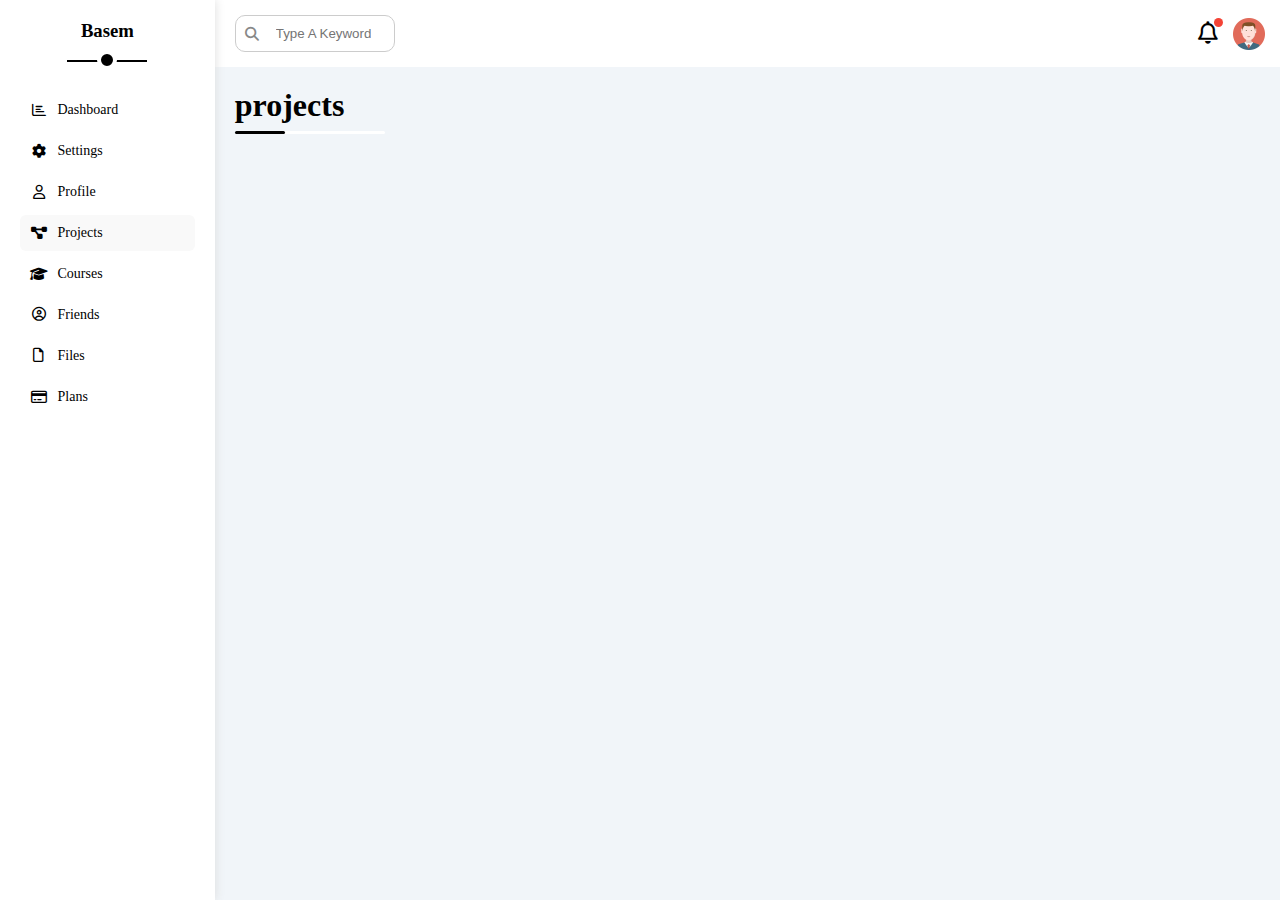
==== projects.html @ 9d36ce36 "Add files via upload" ====
<!DOCTYPE html>
<html lang="en">

<head>
    <meta charset="UTF-8">
    <meta name="viewport" content="width=device-width, initial-scale=1.0">
    <title>projects</title>
    <link rel="website icon" href="images/chart-column-solid.svg">
    <link rel="stylesheet" href="css/framworks.css">
    <link rel="stylesheet" href="css/stylee.css">
    <link rel="stylesheet" href="css/all.css">
    <link rel="preconnect" href="https://fonts.googleapis.com">
    <link rel="preconnect" href="https://fonts.gstatic.com" crossorigin>
    <link href="https://fonts.googleapis.com/css2?family=Poppins:wght@200;300;400;500;600;700;800&display=swap"
        rel="stylesheet">
</head>

<body>
    <div class="page d-flex">
        <div class="sidebar bg-wh p-20 p-rel">
            <h3 class="t-center p-rel mt-0">Basem</h3>
            <ul>
                <li>
                    <a class="d-flex a-center fs-14 c-black rad-6 p-10" href="index.html">
                        <i class="fa-regular fa-chart-bar fa-fw"></i>
                        <span class="h-mobile">Dashboard</span>
                    </a>
                </li>
                <li>
                    <a class=" d-flex a-center fs-14 c-black rad-6 p-10" href="settings.html">
                        <i class="fa-solid fa-gear fa-fw"></i>
                        <span class="h-mobile">Settings</span>
                    </a>
                </li>
                <li>
                    <a class="d-flex a-center fs-14 c-black rad-6 p-10" href="profile.html">
                        <i class="fa-regular fa-user fa-fw"></i>
                        <span class="h-mobile">Profile</span>
                    </a>
                </li>
                <li>
                    <a class=" active d-flex a-center fs-14 c-black rad-6 p-10" href="projects.html">
                        <i class="fa-solid fa-diagram-project fa-fw"></i>
                        <span class="h-mobile">Projects</span>
                    </a>
                </li>
                <li>
                    <a class="d-flex a-center fs-14 c-black rad-6 p-10" href="courses.html">
                        <i class="fa-solid fa-graduation-cap fa-fw"></i>
                        <span class="h-mobile">Courses</span>
                    </a>
                </li>
                <li>
                    <a class="d-flex a-cente fs-14 c-black rad-6 p-10" href="friends.html">
                        <i class="fa-regular fa-circle-user fa-fw"></i>
                        <span class="h-mobile">Friends</span>
                    </a>
                </li>
                <li>
                    <a class="d-flex a-cente fs-14 c-black rad-6 p-10" href="files.html">
                        <i class="fa-regular fa-file fa-fw"></i>
                        <span class="h-mobile">Files</span>
                    </a>
                </li>
                <li>
                    <a class="d-flex a-center fs-14 c-black rad-6 p-10" href="plans.html">
                        <i class="fa-regular fa-credit-card fa-fw"></i>
                        <span class="h-mobile">Plans</span>
                    </a>
                </li>
            </ul>
        </div>
        <div class="content w-full">
            <!-- Start Head -->
            <div class="head bg-wh p-15 d-fcb">
                <div class="search p-rel">
                    <input class="p-10 " type="search" placeholder="Type A Keyword">
                </div>
                <div class="icons d-flex a-center ">
                    <span class="notif p-rel">
                        <i class="fa-regular fa-bell fa-lg"></i>
                    </span>
                    <img src=" images/avatar.png" alt="">
                </div>
            </div>
            <!-- End Head -->
            <h1 class="p-rel">projects</h1>
            <div class="wrapper d-grid gap-20">

            </div>
        </div>
    </div>
</body>

</html>
---- css/framworks.css ----
:root {
    --blue-color: #0015ff;
    --blue-alt-color: #0d69d5;
    --orange-color: #f59e0b;
    --green-color: #22c55e;
    --red-color: #f44336;
    --grey-color: #888;
}

/*Start box*/
.d-flex {
    display: flex;
}

.d-fcb {
    display: flex;
    align-items: center;
    justify-content: space-between;
}

.d-fcc {
    display: flex;
    align-items: center;
    justify-content: center;
}

.f-wrap {
    flex-wrap: wrap;
}

.a-center {
    align-items: center;
}

.sp-bt {
    justify-content: space-between;
}

.d-grid {
    display: grid;
}

.gap-20 {
    gap: 20px;
}

.p-rel {
    position: relative;
}

.w-full {
    width: 100%;
}

.w-fit {
    width: fit-content;
}

.h-full {
    height: 100%;
}

.d-block {
    display: block;
}


/*End box*/


/*Start padding And Margin */
.p-10 {
    padding: 10px;
}

.pt-10 {
    padding-top: 10px;
}

.p-15 {
    padding: 15px;
}

.p-20 {
    padding: 20px;
}

.pt-20 {
    padding-top: 20px;
}

.pt-15 {
    padding-top: 15px;
}

.pb-15 {
    padding-bottom: 15px;
}

.pb-10 {
    padding-bottom: 10px;
}

.pb-20 {
    padding-bottom: 20px;
}

.pl-15 {
    padding-left: 15px;
}

.m-20 {
    margin: 20px;
}

.m-0 {
    margin: 0;
}

.mt-0 {
    margin-top: 0;
}

.mt-5 {
    margin-top: 5px;
}

.mt-10 {
    margin-top: 10px;
}

.mt-15 {
    margin-top: 15px;
}

.mt-20 {
    margin-top: 20px;
}

.mt-25 {
    margin-top: 25px;
}

.mr-10 {
    margin-right: 10px;
}

.mr-15 {
    margin-right: 15px;
}

.mb-0 {
    margin-bottom: 0;
}

.mb-5 {
    margin-bottom: 5px;
}

.mb-10 {
    margin-bottom: 10px;
}

.mb-15 {
    margin-bottom: 15px;
}

.mb-20 {
    margin-bottom: 20px;
}

.btn-st {
    padding: 5px 10px;
    border-radius: 6px;
}


/*End padding And Margin */

/*Start Color And Background */
.c-black {
    color: black;
}

.c-white {
    color: white;
}

.c-grey {
    color: var(--grey-color);
}

.c-blue {
    color: var(--blue-color);
}

.c-orang {
    color: var(--orange-color);
}

.c-green {
    color: var(--green-color);
}

.c-red {
    color: var(--red-color);
}

.bg-eee {
    background-color: #eee;
}

.bg-wh {
    background-color: white;
}

.bg-blue {
    background-color: var(--blue-color);
}

.bg-orang {
    background-color: var(--orange-color);
}

.bg-green {
    background-color: var(--green-color);
}

.bg-red {
    background-color: var(--red-color);
}

/*End  Color And Background */

/*start Font*/
.t-center {
    text-align: center;
}

.fs-13 {
    font-size: 13px;
}

.fs-14 {
    font-size: 14px;
}

.fs-15 {
    font-size: 15px;
}

.fs-25 {
    font-size: 25px;
}

.fw-bold {
    font-weight: bold;
}

/*ُEnd Font*/


/*Start border*/


.b-none {
    border: none;
}

.br-6 {
    border-radius: 6px;
}

.br-10 {
    border-radius: 10px;
}

.br-50 {
    border-radius: 50%;
}

.b-ccc {
    border: 1px solid #ccc;
}

/*End border*/

@media(max-width: 767px) {
    .d-block-mobile {
        display: block;
    }

    .t-center-mobile {
        text-align: center;
    }
}
---- css/stylee.css ----
:root {
    --blue-color: #0075ff;
    --blue-alt-color: #0d69d5;
    --orange-color: #f59e0b;
    --green-color: #22c55e;
    --red-color: #f44336;
    --grey-color: #888;
}

* {
    box-sizing: border-box;
    text-decoration: none;
}

body {
    font-family: "open sans", "sans serif";
    margin: 0;
}

::-webkit-scrollbar {
    width: 10px;
}

::-webkit-scrollbar-track {
    background-color: white;
}

::-webkit-scrollbar-thumb {
    background-color: var(--blue-alt-color);
}

::-webkit-scrollbar-thumb:hover {
    background-color: var(--blue-color)
}

*:focus {
    outline: none;
}

ul {
    list-style: none;
    padding: 0;
}

.page {
    min-height: 100vh;
    background-color: #f1f5f9;
}

/*Start Sidebar*/
.sidebar {
    width: 250px;
    box-shadow: 0 0 10px #ddd;
}

.sidebar h3 {
    margin-bottom: 50px;
}

.sidebar h3::after,
.sidebar h3::before {
    content: "";
    background-color: black;
    position: absolute;
    left: 50%;
    transform: translateX(-50%);
}

.sidebar h3::after {
    width: 12px;
    height: 12px;
    border: 4px solid white;
    border-radius: 50%;
    bottom: -28px;
}


.sidebar h3::before {
    width: 80px;
    height: 2.5px;
    bottom: -20px;
}

.sidebar ul li a {
    margin-bottom: 5px;
    transition: .3s;
}

.sidebar ul li a:hover,
.sidebar ul li a.active {
    background-color: #f9f9f9;
    border-radius: 6px;
}

.sidebar ul li a span {
    margin-left: 10px;
}

/* End Sidebar*/
/* Start  content */
.content {
    overflow: hidden;
}

.content .search::before {
    font-family: 'Font Awesome 6 Free';
    content: '\f002';
    font-weight: 900;
    position: absolute;
    left: 15px;
    top: 50%;
    transform: translateY(-50%);
    font-size: 14px;
    color: var(--grey-color);
}

.content .search input {
    border: 1px solid #ccc;
    border-radius: 10px;
    margin-left: 5px;
    padding-left: 40px;
    width: 160px;
    transition: width 0.3s;
}

.content .search input:focus {
    width: 210px;
}

.content .search input:focus::placeholder {
    opacity: 0;
}

.icons {
    font-size: 18px;
}

.head .notif::before {
    content: "";
    position: absolute;
    width: 9px;
    height: 9px;
    right: -5px;
    background: var(--red-color);
    border-radius: 50%;
    top: -5px;
}

.head .icons img {
    width: 32px;
    height: 32px;
    margin-left: 15px;
}

.page h1 {
    margin: 20px 20px 40px;
}

.page h1::after,
.page h1::before {
    content: '';
    position: absolute;
    height: 3px;
    left: 0;
    border-radius: 100px;
    bottom: -10px;
}

.page h1::before {
    width: 150px;
    background-color: white;
}

.page h1::after {
    width: 50px;
    background-color: black;
}

.wrapper {
    grid-template-columns: repeat(auto-fill, minmax(450px, 1fr));
    margin-left: 20px;
    margin-right: 20px;
    margin-bottom: 20px;
}

/* End content */

/* Start Welcome */
.welcome {
    overflow: hidden;
}

.welcome img {
    width: 200px;
    margin-bottom: -20px;
}

.welcome .avatar {
    width: 64px;
    height: 64px;
    border-radius: 50%;
    border: 1px solid #eee;
    padding: 3px;
    box-shadow: 0 0 10px #ddd;
    margin-left: 25px;
    margin-top: -32px;
}

.welcome .body {
    border-bottom: 1px solid #eee;
}

.welcome .body div {
    flex: 1;
}

.welcome .visit {
    transition: .3s;
    margin: 0 15px 15px auto;
}

.welcome .visit:hover {
    background-color: var(--blue-alt-color);
}

/* End Welcome */

/* Start Quick */

.quick textarea {
    min-height: 180px;
    resize: both;
}

.quick .save {
    margin-left: auto;
    transition: .3s;
    cursor: pointer;
}

.quick .save:hover {
    background-color: var(--blue-alt-color);
}

/* End Quick */
/* Start Target  */
.targets .target-row .icon {
    width: 80px;
    height: 80px;
    margin-right: 15px;
}

.targets .details {
    flex: 1;
}

.targets .details .progress {
    height: 5px;
}

.targets .details .progress>span {
    position: absolute;
    top: 0;
    left: 0;
    height: 100%;
}

.targets .details .progress>span span {
    position: absolute;
    bottom: 16px;
    right: -16px;
    color: white;
    padding: 2px 5px;
    border-radius: 6px;
    font-size: 13px;
}

.targets .details .progress>span span::after {
    content: "";
    position: absolute;
    border-color: transparent;
    border-style: solid;
    border-width: 7px;
    left: 50%;
    transform: translateX(-50%);
    bottom: -10px;
}

.targets .details .progress>.blue span::after {
    border-top-color: var(--blue-color);
}

.targets .details .progress>.orang span::after {
    border-top-color: var(--orange-color);
}

.targets .details .progress>.green span::after {
    border-top-color: var(--green-color);
}

.blue .icon,
.blue .progress {
    background-color: rgb(0 21 255 / 20%);
}

.orang .icon,
.orang .progress {
    background-color: rgb(245 158 11 / 20%);
}

.green .icon,
.green .progress {
    background-color: rgb(34 197 94 / 20%);
}

/* End Target  */
/* ٍStart ticket  */
.ticket .box {
    border: 1px solid #ddd;
    width: calc(50% - 10px);
}

/* End ticket  */
/* Start Latest News  */
.latest .news-row:not(:last-of-type) {
    margin-bottom: 20px;
    padding-bottom: 20px;
    border-bottom: 1px solid #ddd;
}

.latest img {
    width: 100px;
    margin-right: 10px;
    border-radius: 6px;
}

.latest .info {
    flex-grow: 1;
}

.latest .info h3 {
    margin: 0 0 5px;
    font-size: 16px;
}

/* End Latest News */
/* Start Latest Tasks */
.tasks .task-row:not(:last-of-type) {
    margin-bottom: 15px;
    padding-bottom: 15px;
    border-bottom: 1px solid #ddd;
}

.tasks .info {
    flex-grow: 1;
}

.tasks .done {
    opacity: .3;
}

.tasks .done h3,
.tasks .done p {
    text-decoration: line-through;
}

.tasks .delete {
    transition: .3s;
    cursor: pointer;
}

.tasks .delete:hover {
    color: var(--red-color);
}

/* End Latest Tasks */
/* Start  Top Search Items*/
.search-item .item:not(:last-of-type) {
    border-bottom: 1px solid #eee;
}

/* End Top Search Items */
/* Start Latest Uploads */
.latest-uploads ul li:not(:last-of-type) {
    border-bottom: 1px solid #eee;
}

.latest-uploads ul li img {
    width: 40px;
    height: 40px;
}

/* End Latest Uploads */
/* Start  Last Project */
.last-project ul::before {
    content: '';
    position: absolute;
    left: 10px;
    width: 2px;
    height: 100%;
    background-color: var(--blue-alt-color);
}

.last-project ul li::before {
    content: '';
    width: 20px;
    height: 20px;
    border-radius: 50%;
    display: block;
    background-color: white;
    border: 2px solid white;
    outline: 2px solid var(--blue-alt-color);
    margin-right: 15px;
    z-index: 1;
}

.last-project ul li.done::before {
    background-color: var(--blue-alt-color);
}

.last-project ul li.current::before {
    animation: change-color .7s alternate infinite;
}

@keyframes change-color {
    from {
        background-color: var(--blue-alt-color);
    }

    to {
        background-color: white;
    }
}

.last-project .project-icon {
    position: absolute;
    width: 170px;
    right: 0;
    bottom: 0;
    opacity: .5;
}

/* End Last Project */
/* Start Reminders */
.reminders .key {
    width: 15px;
    height: 15px;
}

.reminders ul li .blue {
    border-left: 2px solid var(--blue-color);
}

.reminders ul li .green {
    border-left: 2px solid var(--green-color);
}

.reminders ul li .orange {
    border-left: 2px solid var(--orange-color);
}

.reminders ul li .red {
    border-left: 2px solid var(--red-color);
}

/* End Reminders */
/* Start Latest Posts */
.latest-post .avatar {
    width: 48px;
    height: 48px;
}

.latest-post .post {
    text-transform: capitalize;
    line-height: 2;
    border-top: 1px solid #eee;
    border-bottom: 1px solid #eee;
}

/* End Latest Post */
/* Start Social Media Stats */

.social-media .box {
    padding-left: 70px;
}

.social-media .box i {
    position: absolute;
    top: 0;
    left: 0;
    width: 52px;
    transition: .3s;
}

.social-media .github {
    background-color: rgb(51 51 51 / 21%);
    color: #333;
}

.social-media .github i,
.social-media .github a {
    background-color: #333;
}

.social-media .linkedin {
    background-color: rgb(10 102 194 / 30%);
    color: #0a66c2;
}

.social-media .linkedin i,
.social-media .linkedin a {
    background-color: #0a66c2;
}

.social-media .facebook {
    background-color: rgb(24 119 242 / 20%);
    color: #1877f2;
}

.social-media .facebook i,
.social-media .facebook a {
    background-color: #1877f2;
}

.social-media .instagram {
    background-color: rgb(225 48 108 / 20%);
    color: #e1306c;
}

.social-media .instagram i,
.social-media .instagram a {
    background-color: #e1306c;
}

/* End  Social Media Stats */

/* Start Projects Table */
.project .content-table {
    overflow-x: auto;
}

.project table {
    min-width: 1000px;
}

.project thead td {
    background-color: #eee;
    font-weight: bold;
}

.project table td {
    padding: 15px;
}

.project tbody td {
    border-left: 1px solid #eee;
    border-bottom: 1px solid #eee;
    transition: .3s;
}

.project .lapel {
    font-size: 13px;
}

.project tbody tr td:last-child {
    border-right: 1px solid #eee;
}

.project tbody tr:hover td {
    background-color: #faf7f7;
}

.project tbody img {
    width: 32px;
    height: 32px;
    border-radius: 50%;
    padding: 2px;
    background-color: white;
}

.project tbody img:not(:first-child) {
    margin-left: -20px;
}

/* End Projects Table */


/* Start settings */
.settings-page {
    grid-template-columns: repeat(auto-fill, minmax(500px, 1fr));
}

.settings-page .close-msg {
    resize: none;
    border: 1px solid #ccc;
    min-height: 150px;
}

.toggle-box {
    -webkit-appearance: none;
    appearance: none;
    display: none;
}

.toggle-switch {
    background-color: #ccc;
    width: 78px;
    height: 32px;
    border-radius: 16px;
    position: relative;
    transition: .3s;
    cursor: pointer;
}

.toggle-switch::before {
    content: "\f00d";
    font-family: 'Font Awesome 6 Free';
    font-weight: 900;
    position: absolute;
    width: 24px;
    height: 24px;
    border-radius: 50%;
    background-color: white;
    top: 4px;
    left: 4px;
    display: flex;
    align-items: center;
    justify-content: center;
    transition: .3s;
}

.toggle-box:checked+.toggle-switch {
    background-color: var(--blue-color);
}

.toggle-box:checked+.toggle-switch::before {
    content: "\f00c";
    left: 50px;
    color: var(--blue-alt-color);
}

/* End settings */

/* Start  security Info */
.settings-page .security:not(:last-child) {
    border-bottom: 1px solid #ccc;
    padding-bottom: 15px;
}

.settings-page .security .button {
    transition: 0.3s;
}

.settings-page .security .button:hover {
    background-color: var(--blue-color);
}

/* End  security Info */

/*  Start Social Info */
.settings-page .social i {
    display: flex;
    align-items: center;
    justify-content: center;
    width: 40px;
    height: 40px;
    background-color: #f6f6f6;
    border: 1px solid #ddd;
    border-right: none;
    border-radius: 6px 0 0 6px;
    transition: .3s;
}

.settings-page .social input {
    height: 40px;
    background-color: #f6f6f6;
    border: 1px solid #ddd;
    border-radius: 0 6px 6px 0;
    padding-left: 10px;
}

.settings-page .social>div:focus-within i {
    color: black;
}
.settings-page .social>div:focus-within  {
    border: 1px solid #1c1c1c9e;
    border-radius: 6px;
}

/*  End Social Info */


















/* Start Mobile */
@media(max-width:767px) {
    .h-mobile {
        display: none;
    }

    .sidebar {
        width: 55px;
        padding: 10px;
    }

    .sidebar h3 {
        font-size: 13px;
        margin: 10px 0;
    }

    .sidebar h3::after,
    .sidebar h3::before {
        display: none;
    }

    .wrapper {
        grid-template-columns: minmax(200px, 1fr);
        margin-left: 10px;
        margin-right: 10px;
        gap: 10px;
    }

    .welcome .intro {
        padding-bottom: 30px;
    }

    .welcome .avatar {
        border: none;
        box-shadow: none;
    }

    .welcome .body div:not(:last-child) {
        margin-bottom: 20px;
    }

    .ticket .box {
        width: calc(100%);
    }


    .latest .label {
        margin: 10px auto;
        width: fit-content;
    }

    .settings-page {
        grid-template-columns: minmax(100px, 1fr);
        margin-left: 10px;
        margin-right: 10px;
        gap: 10px;
    }
}

/* End Mobile */
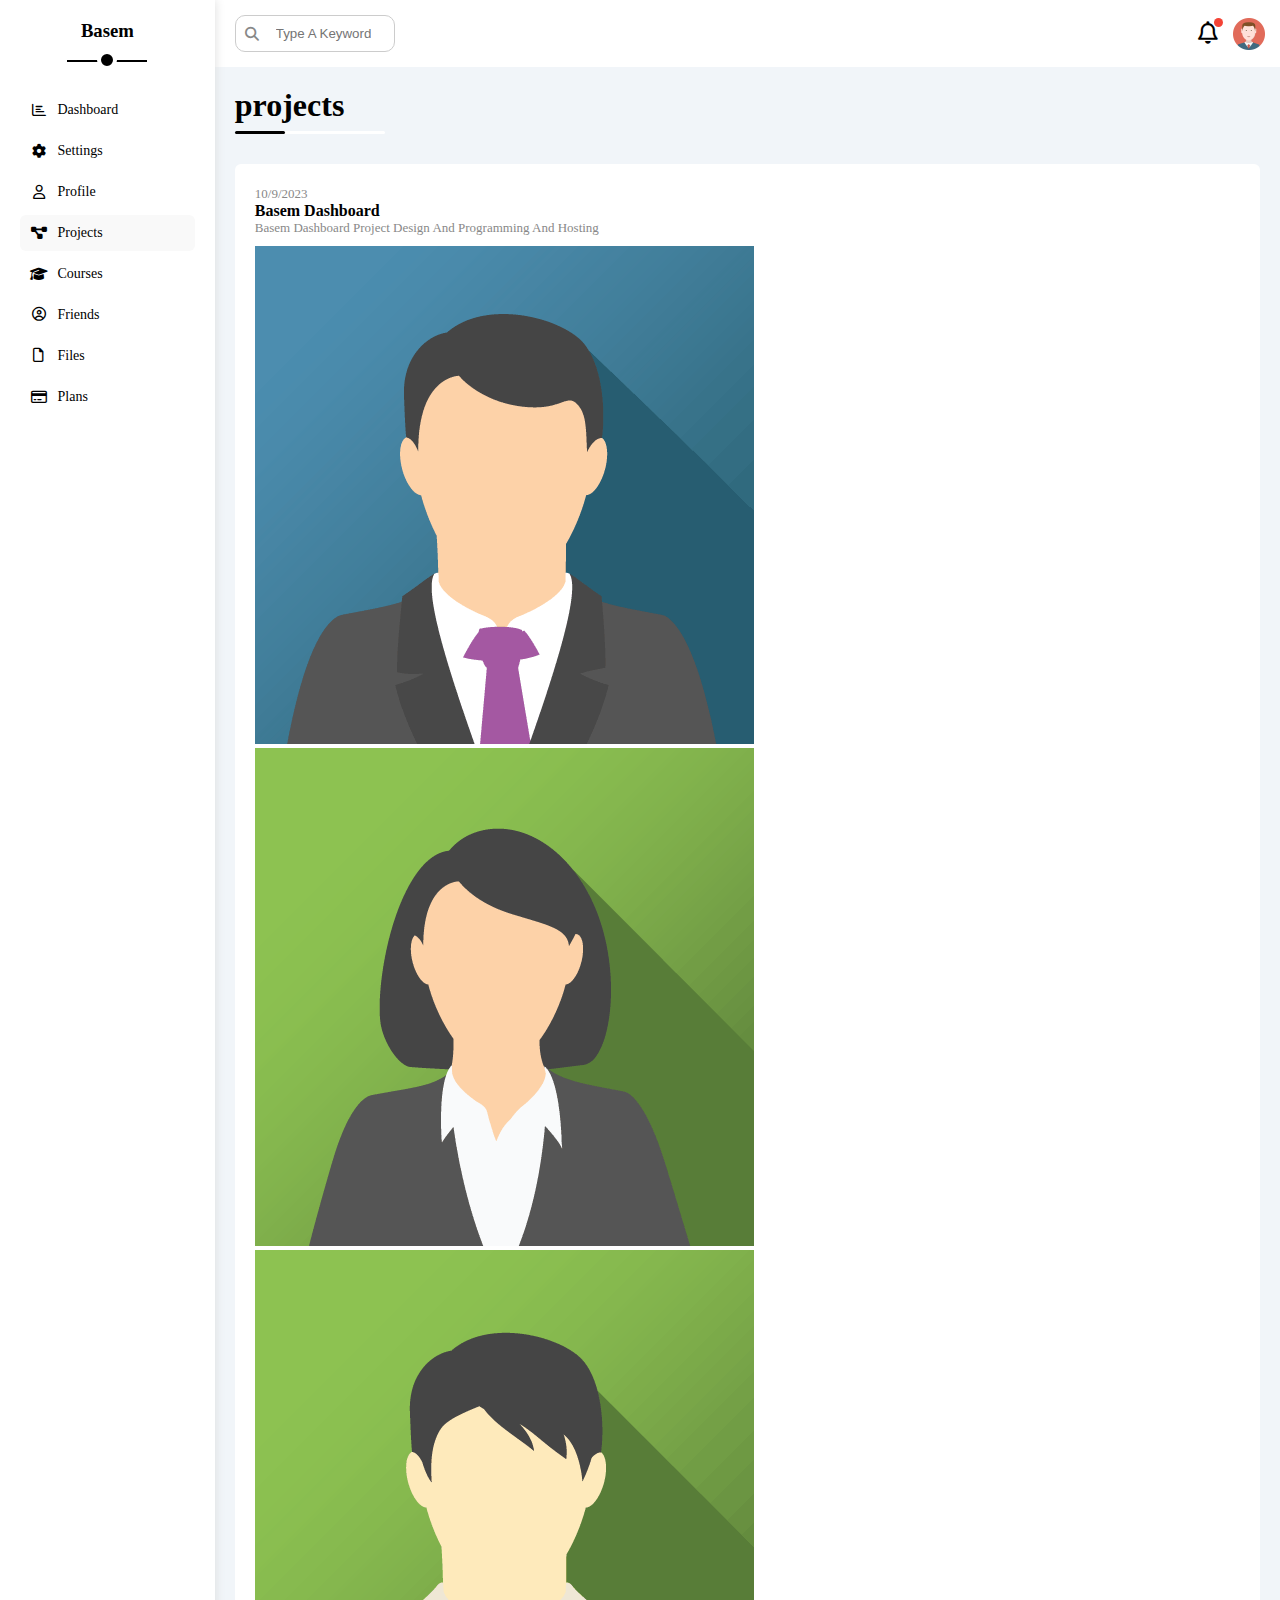
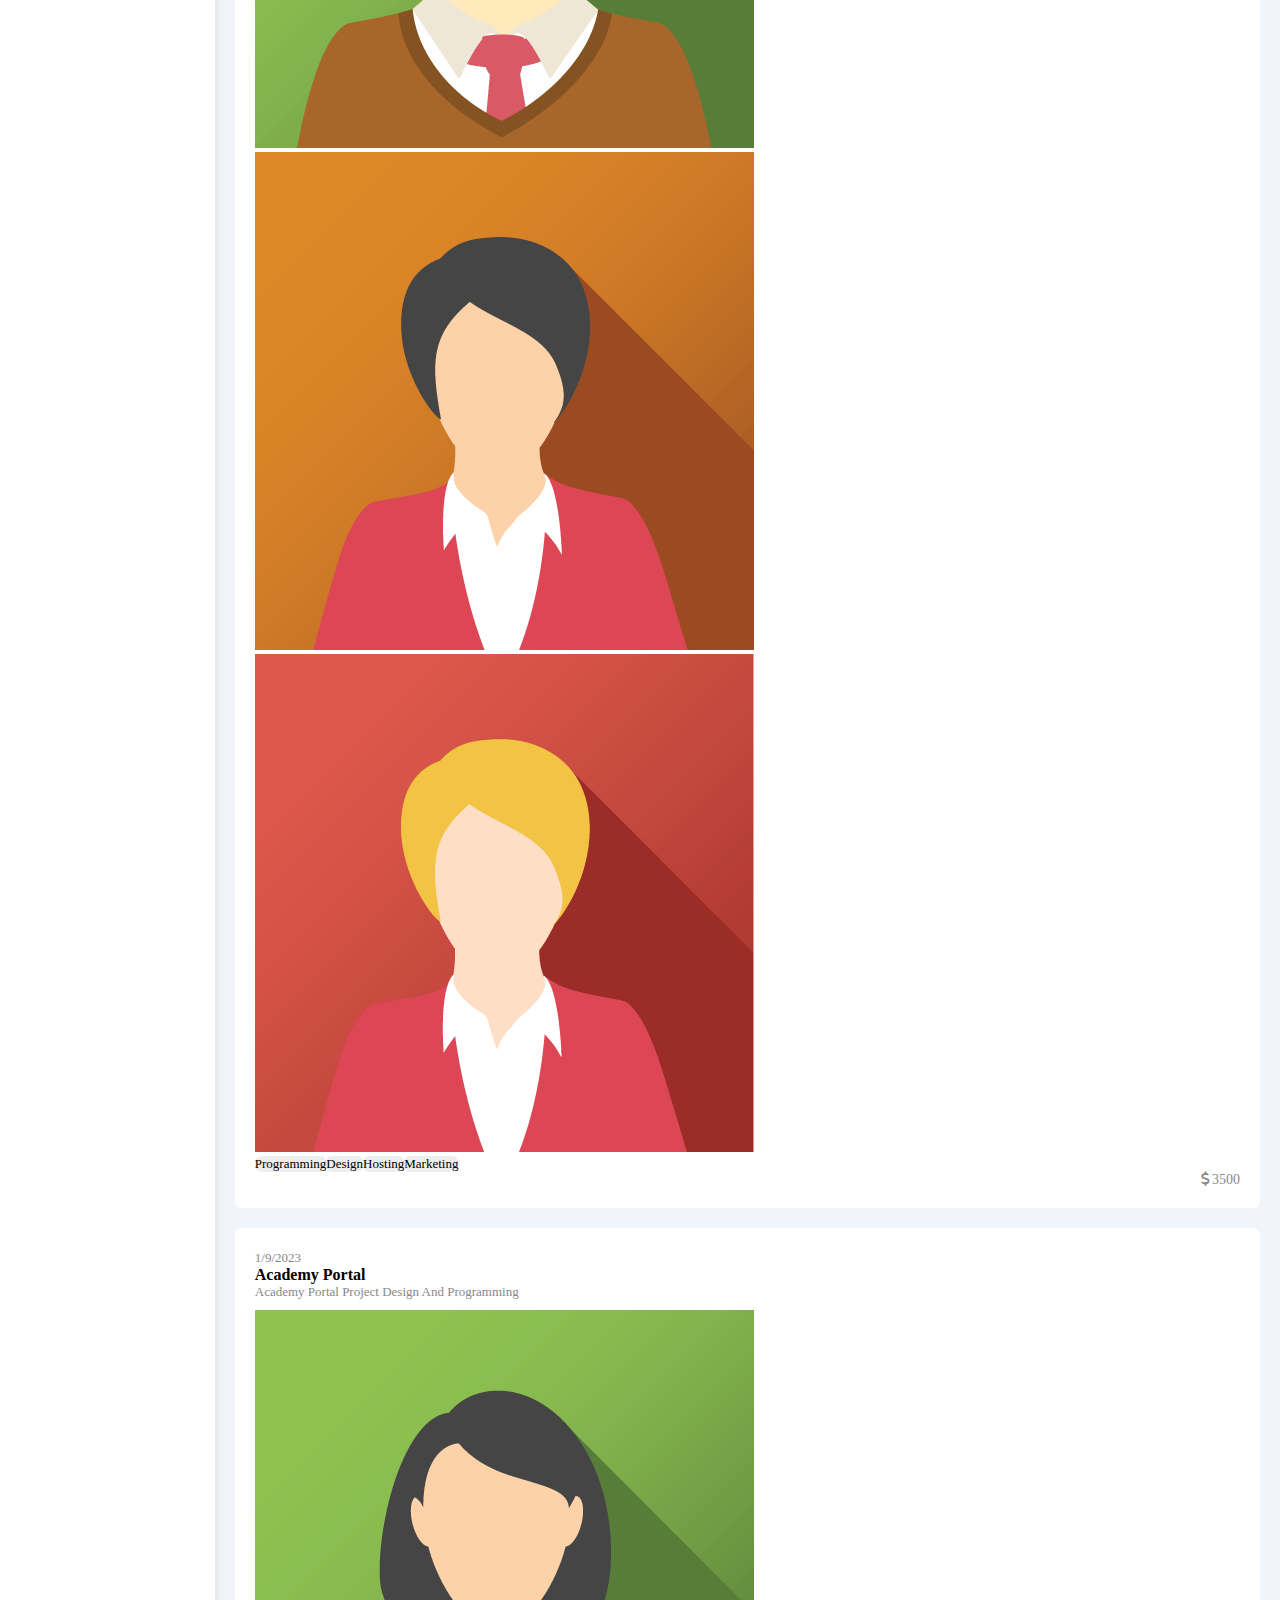
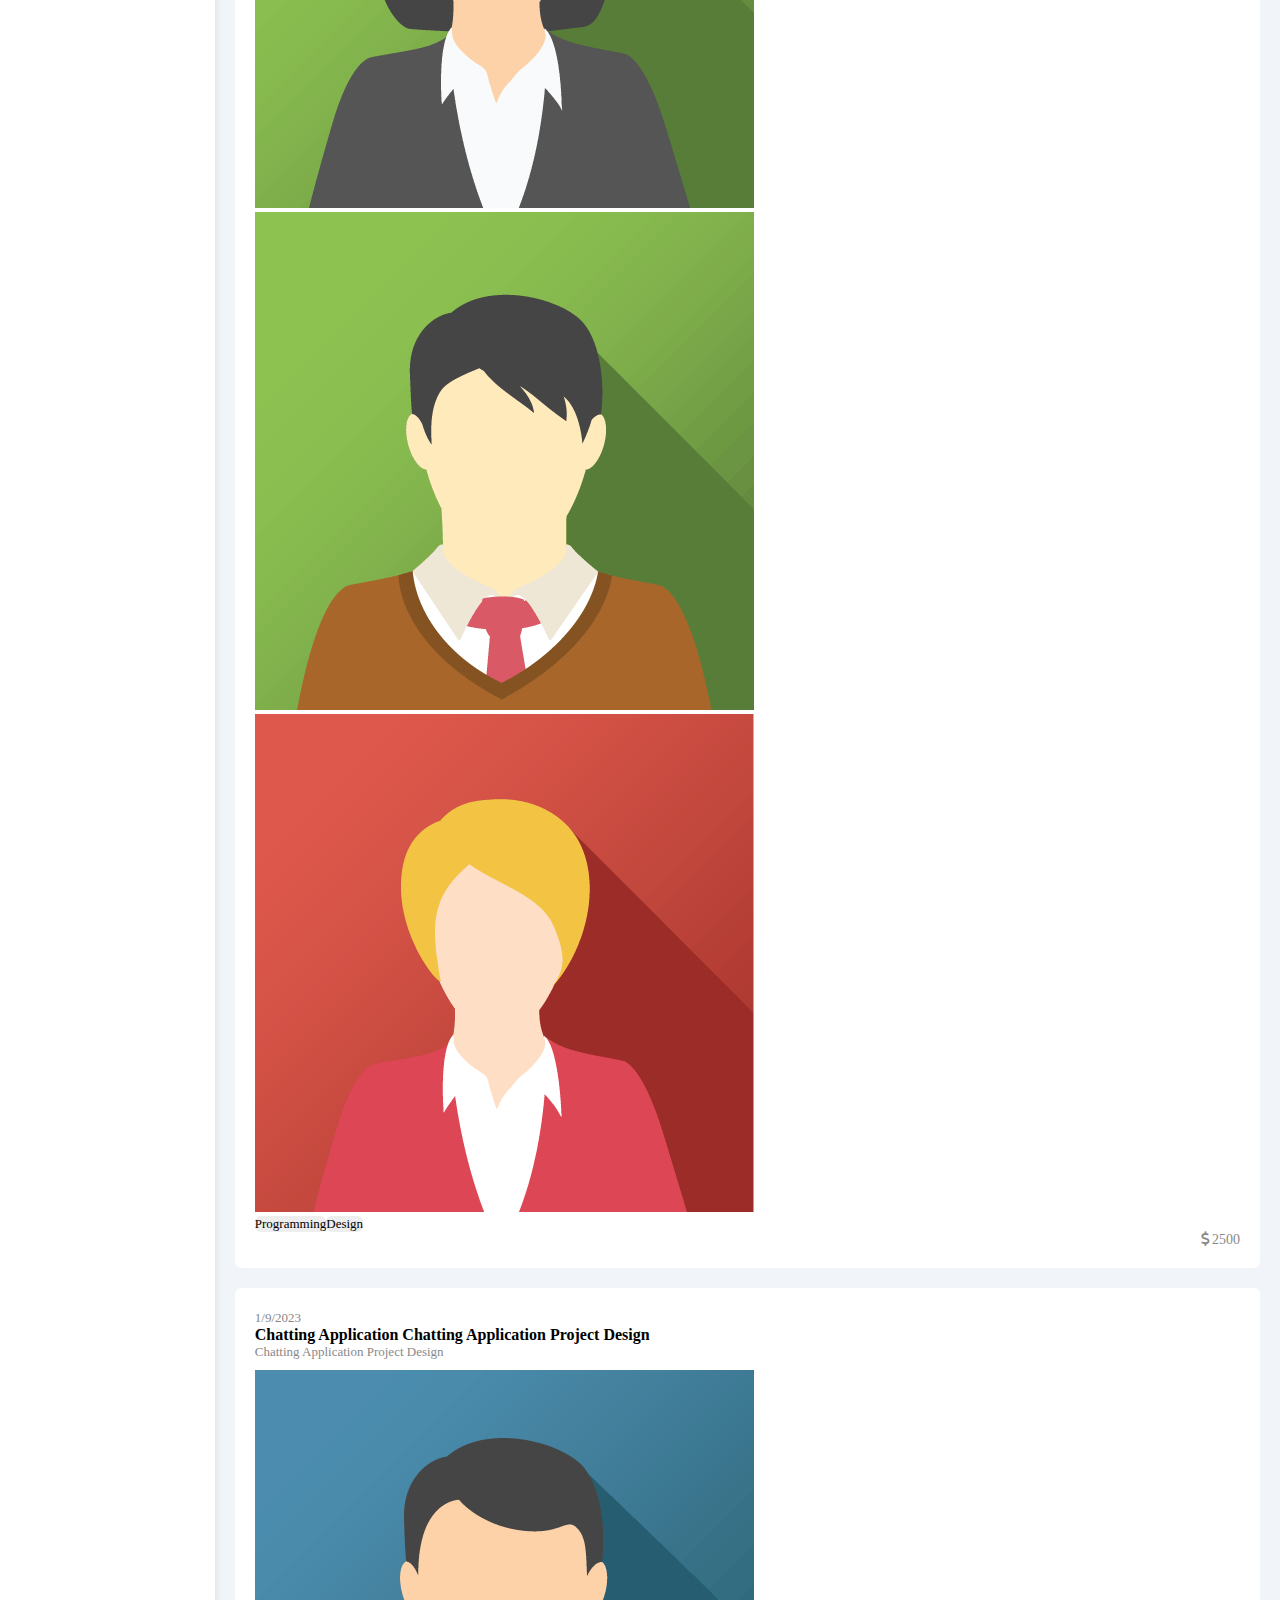
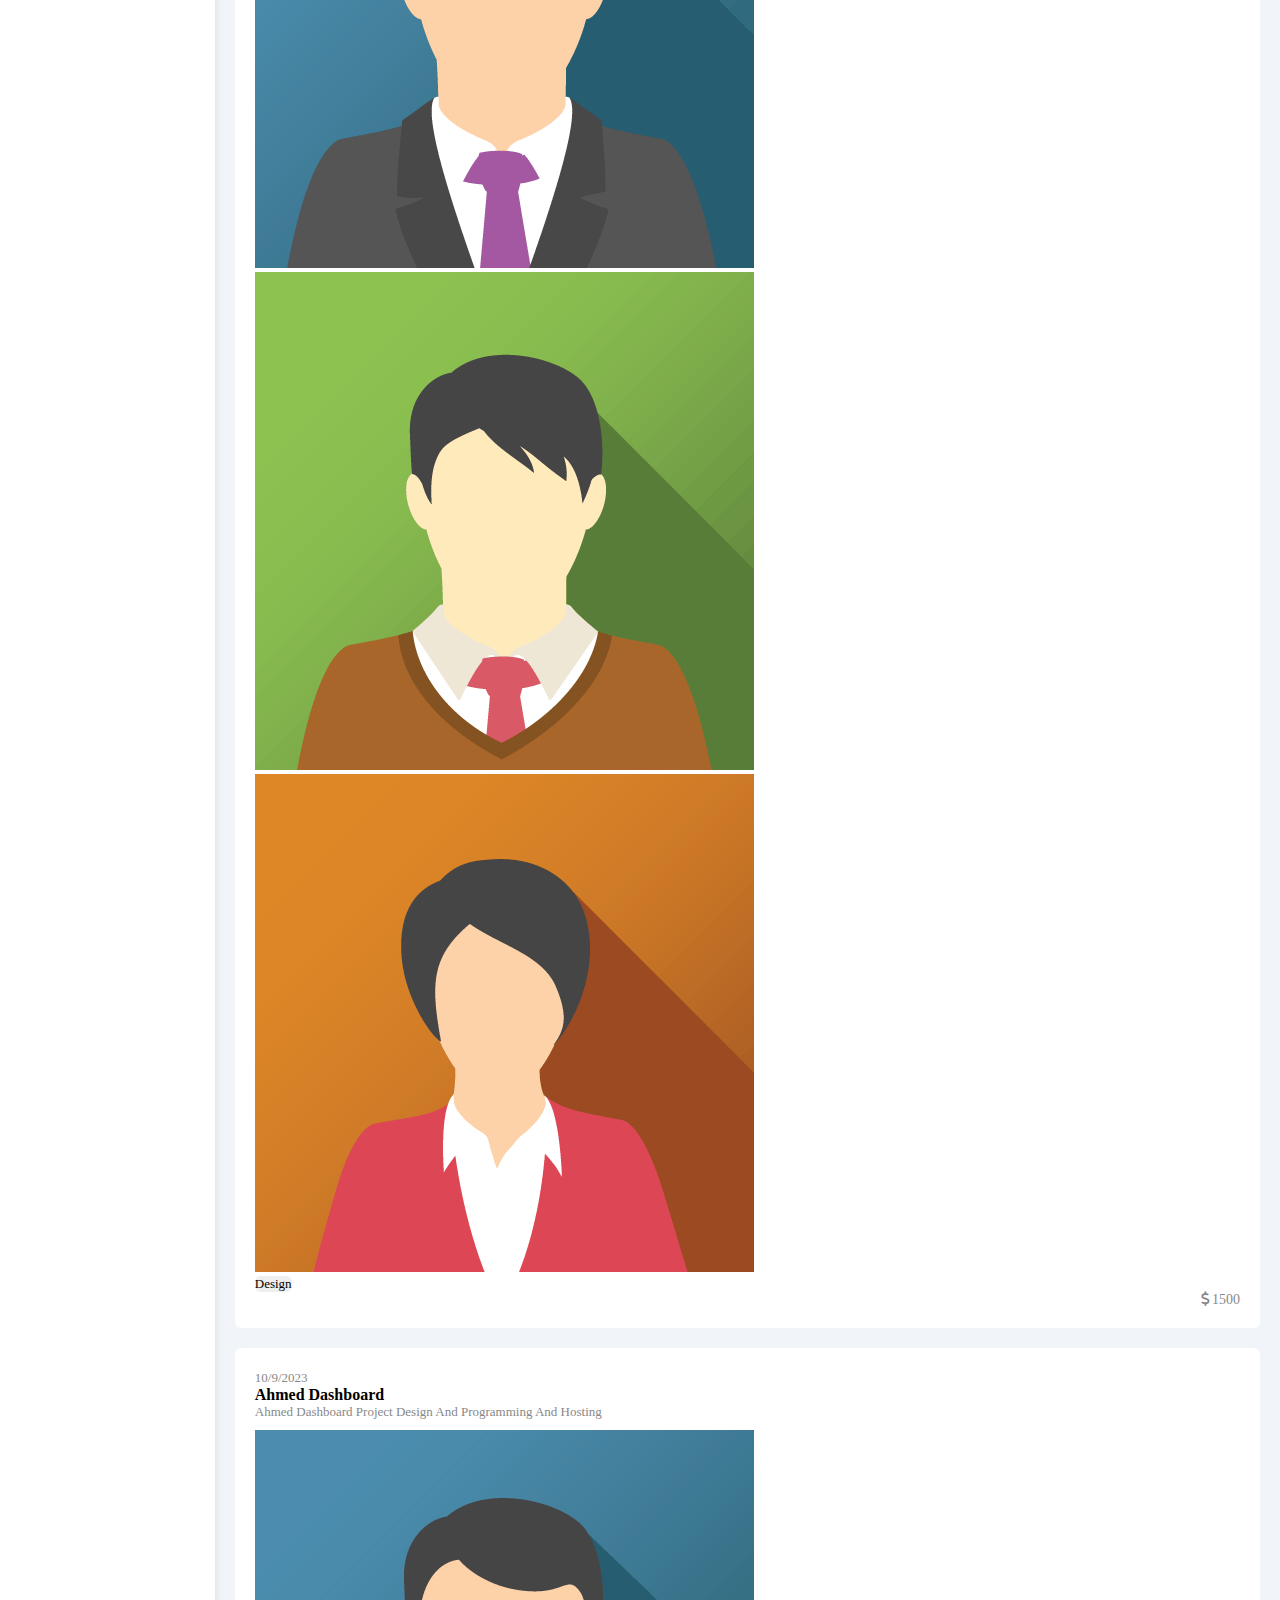
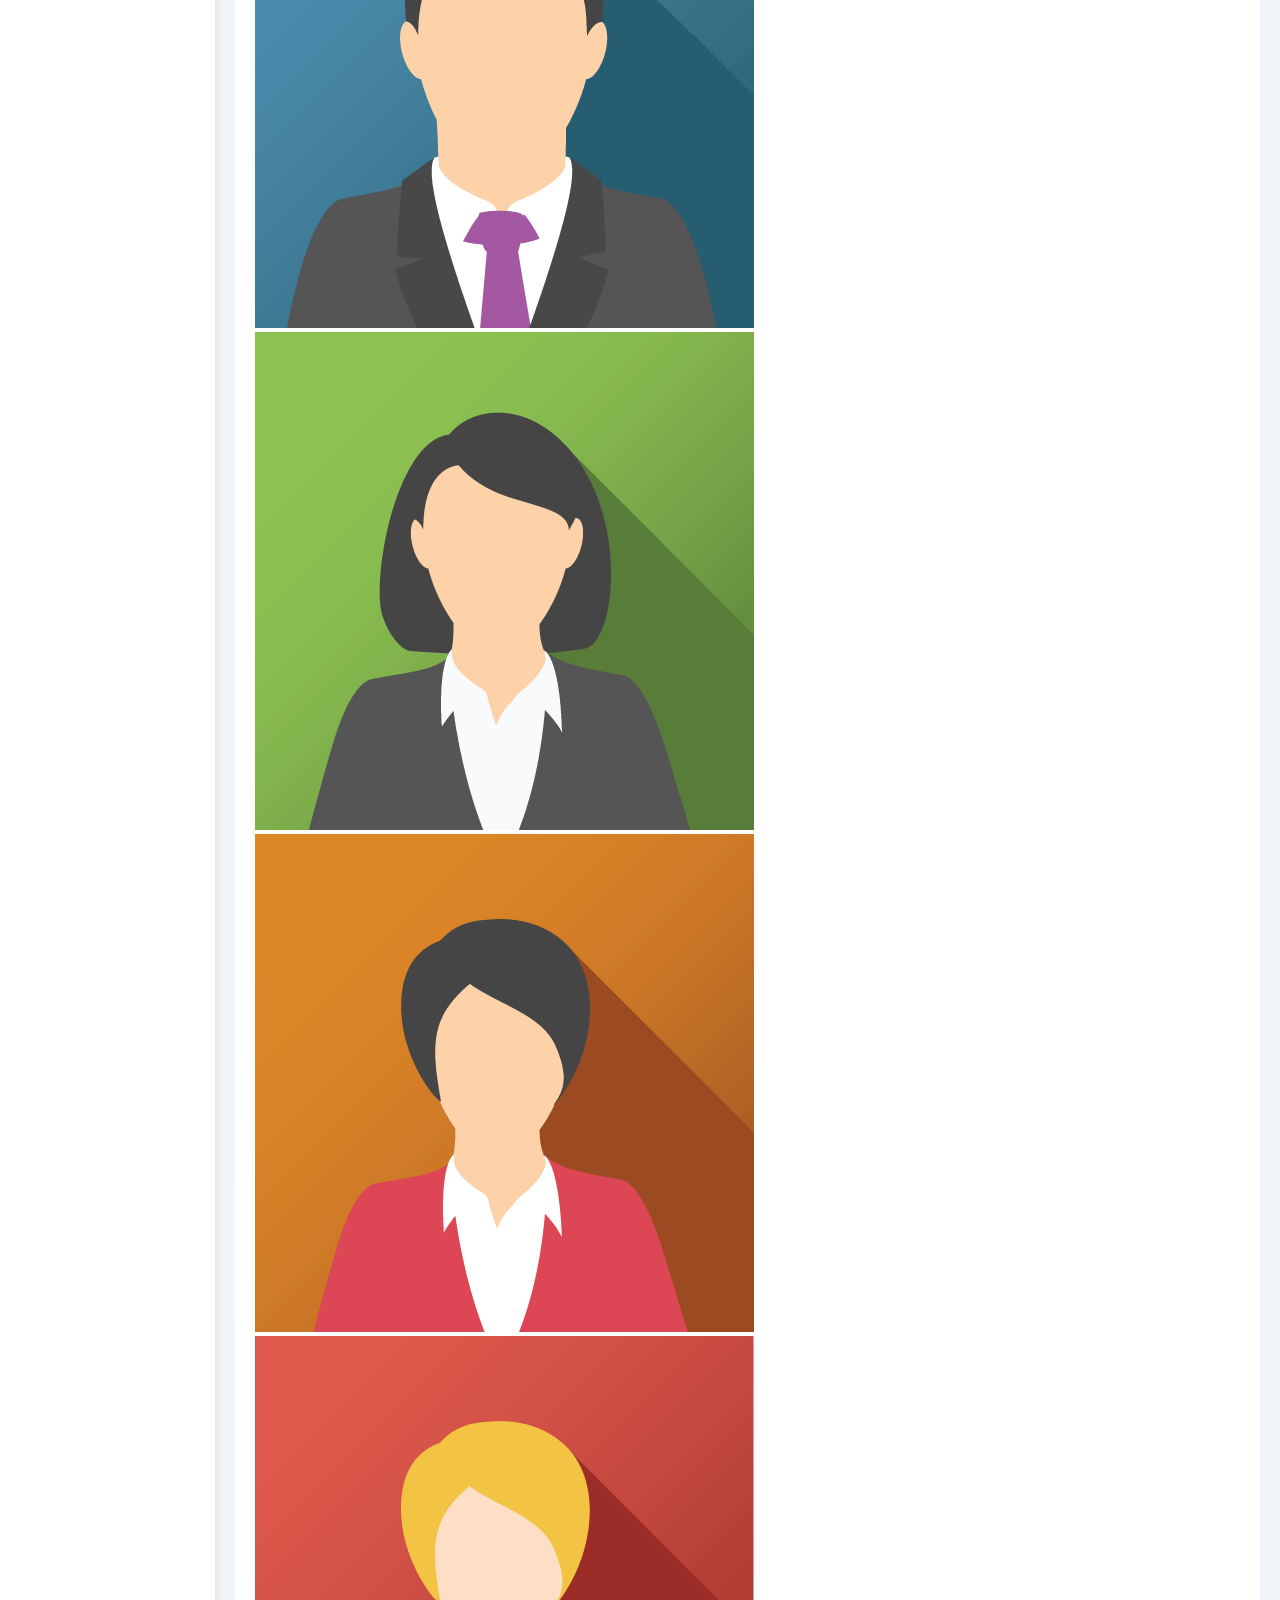
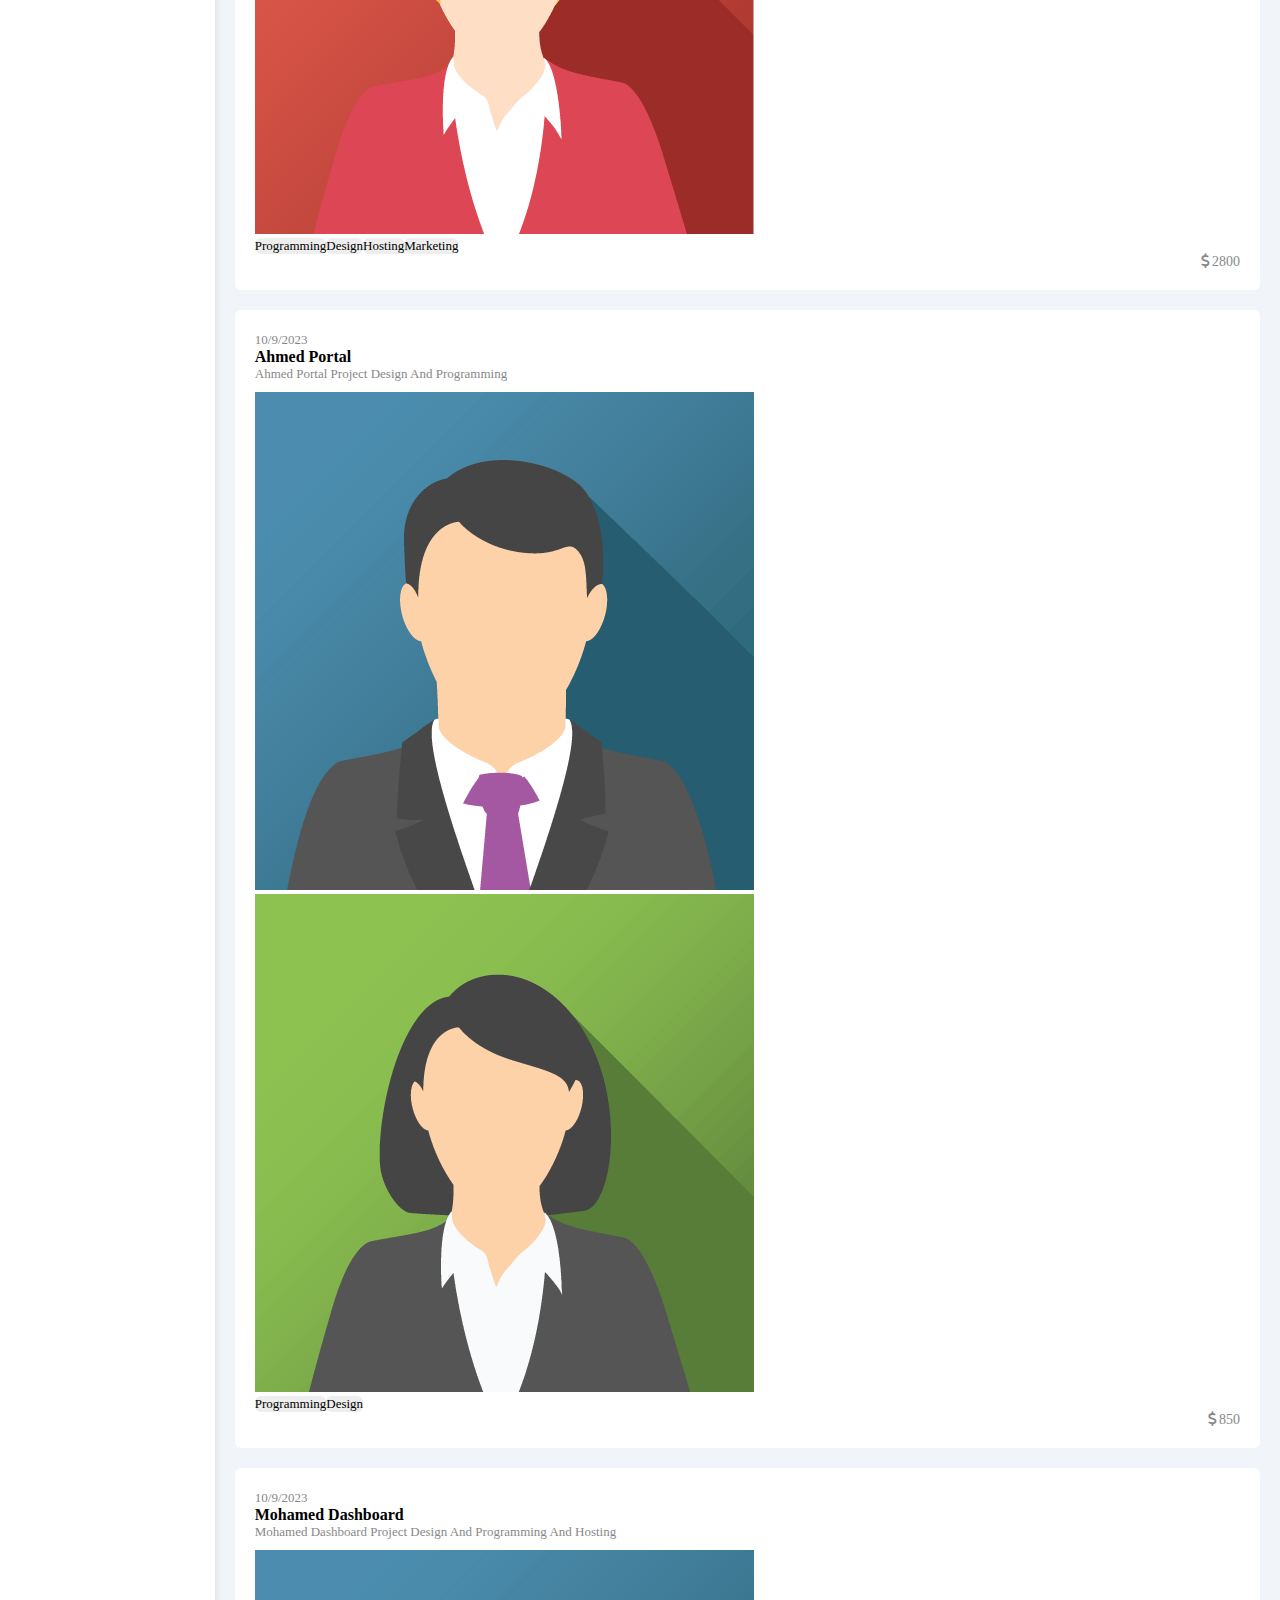
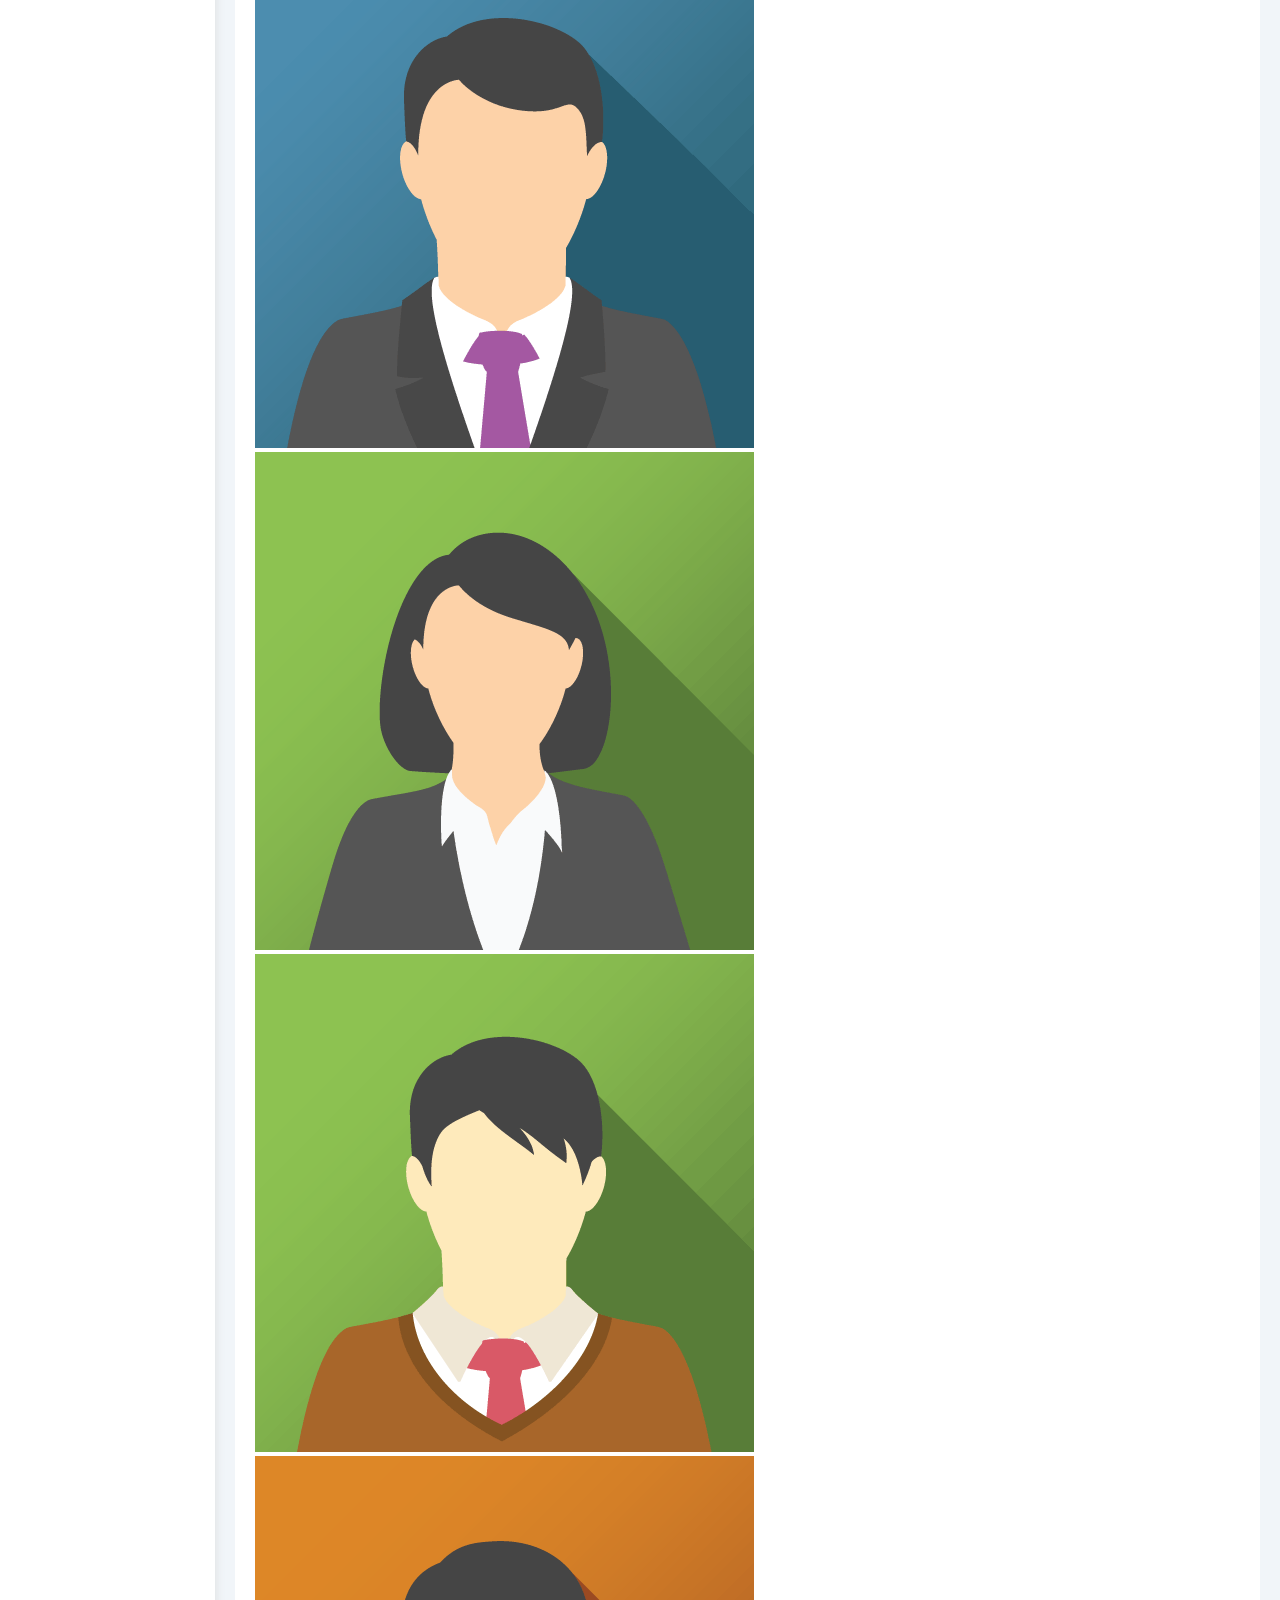
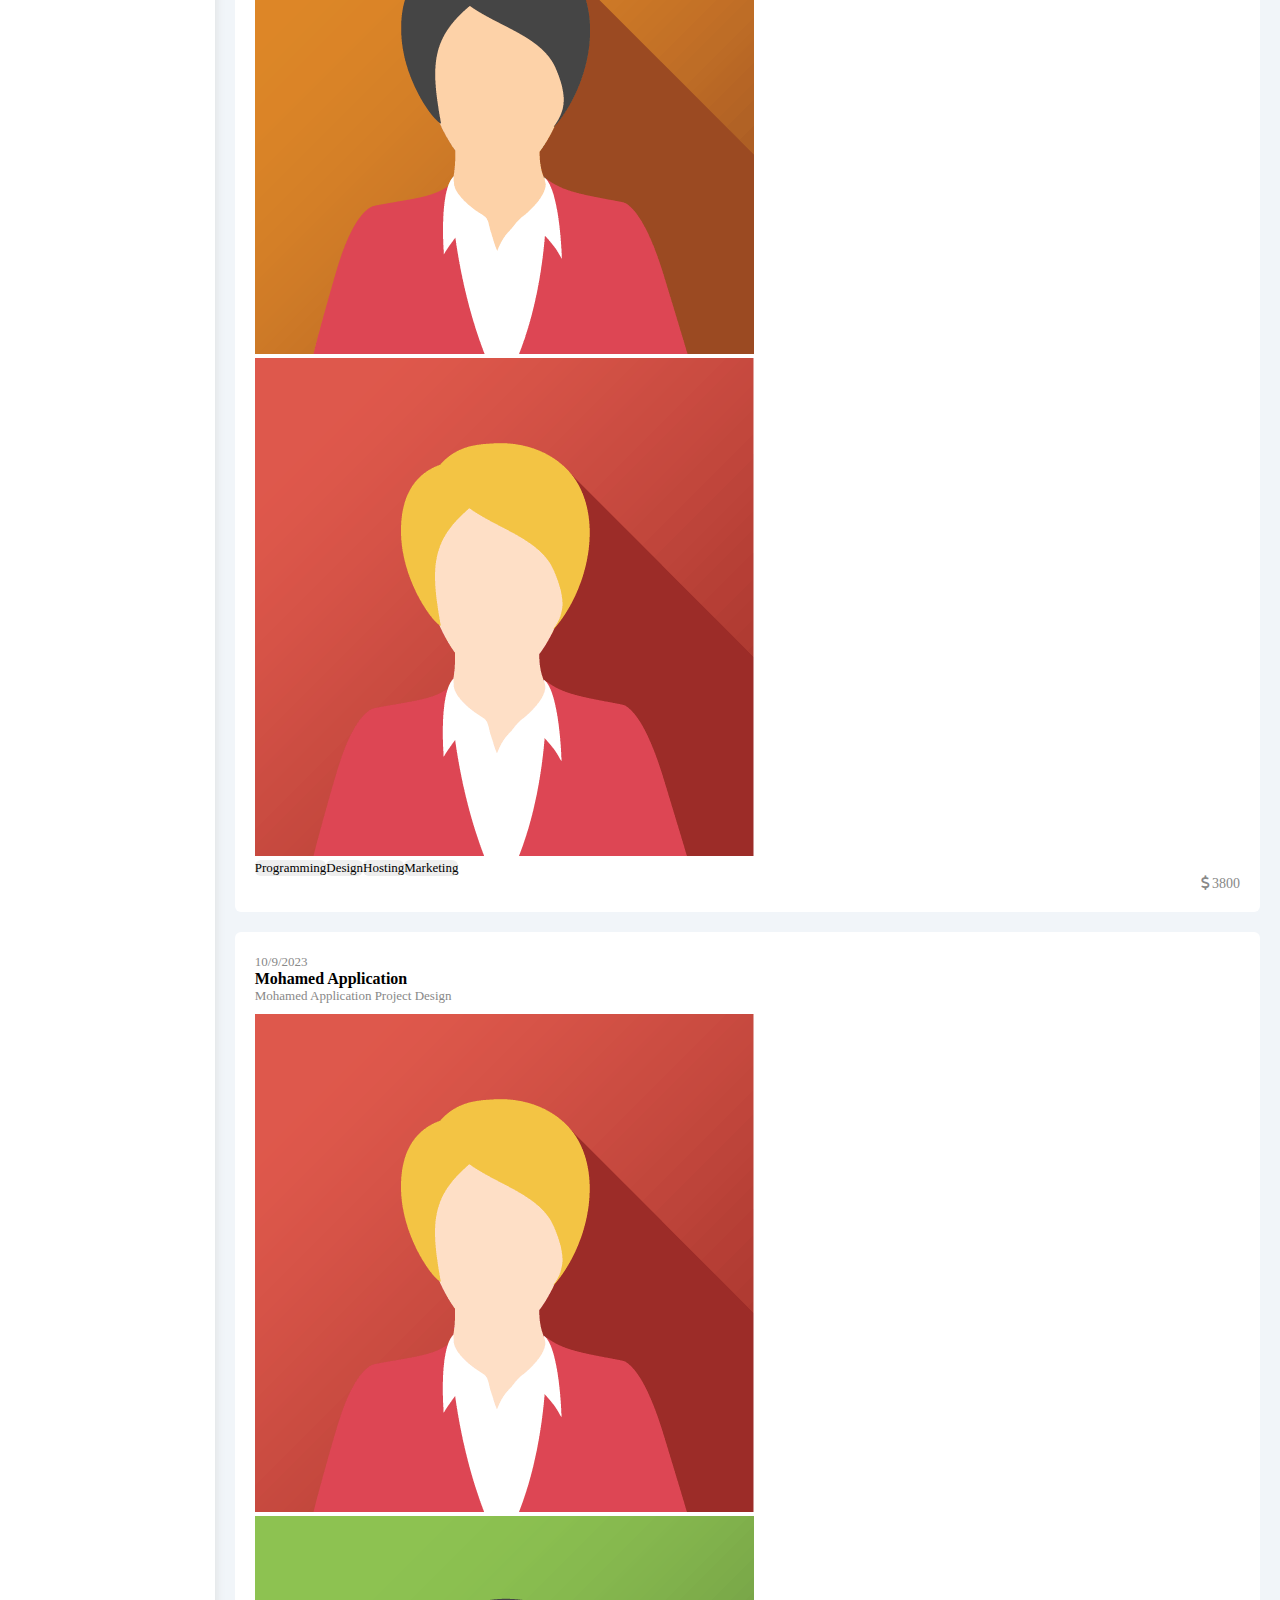
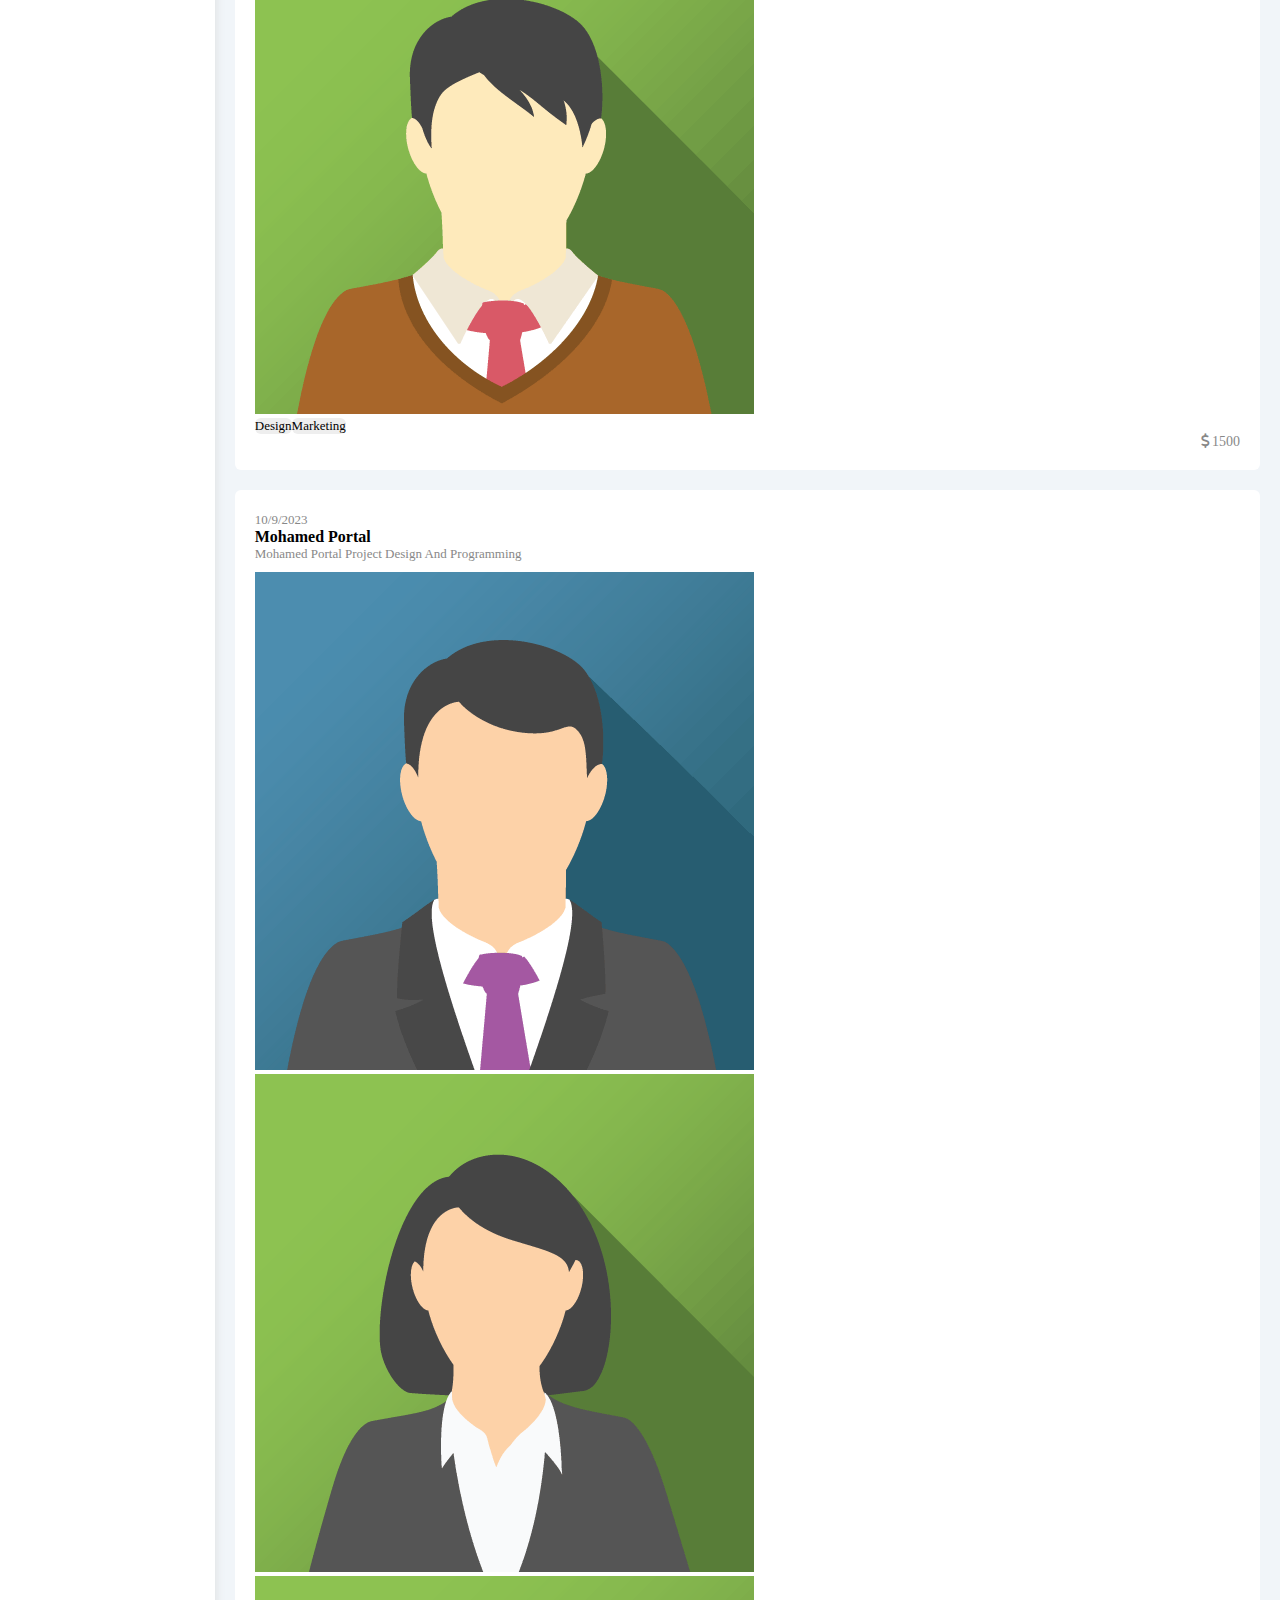
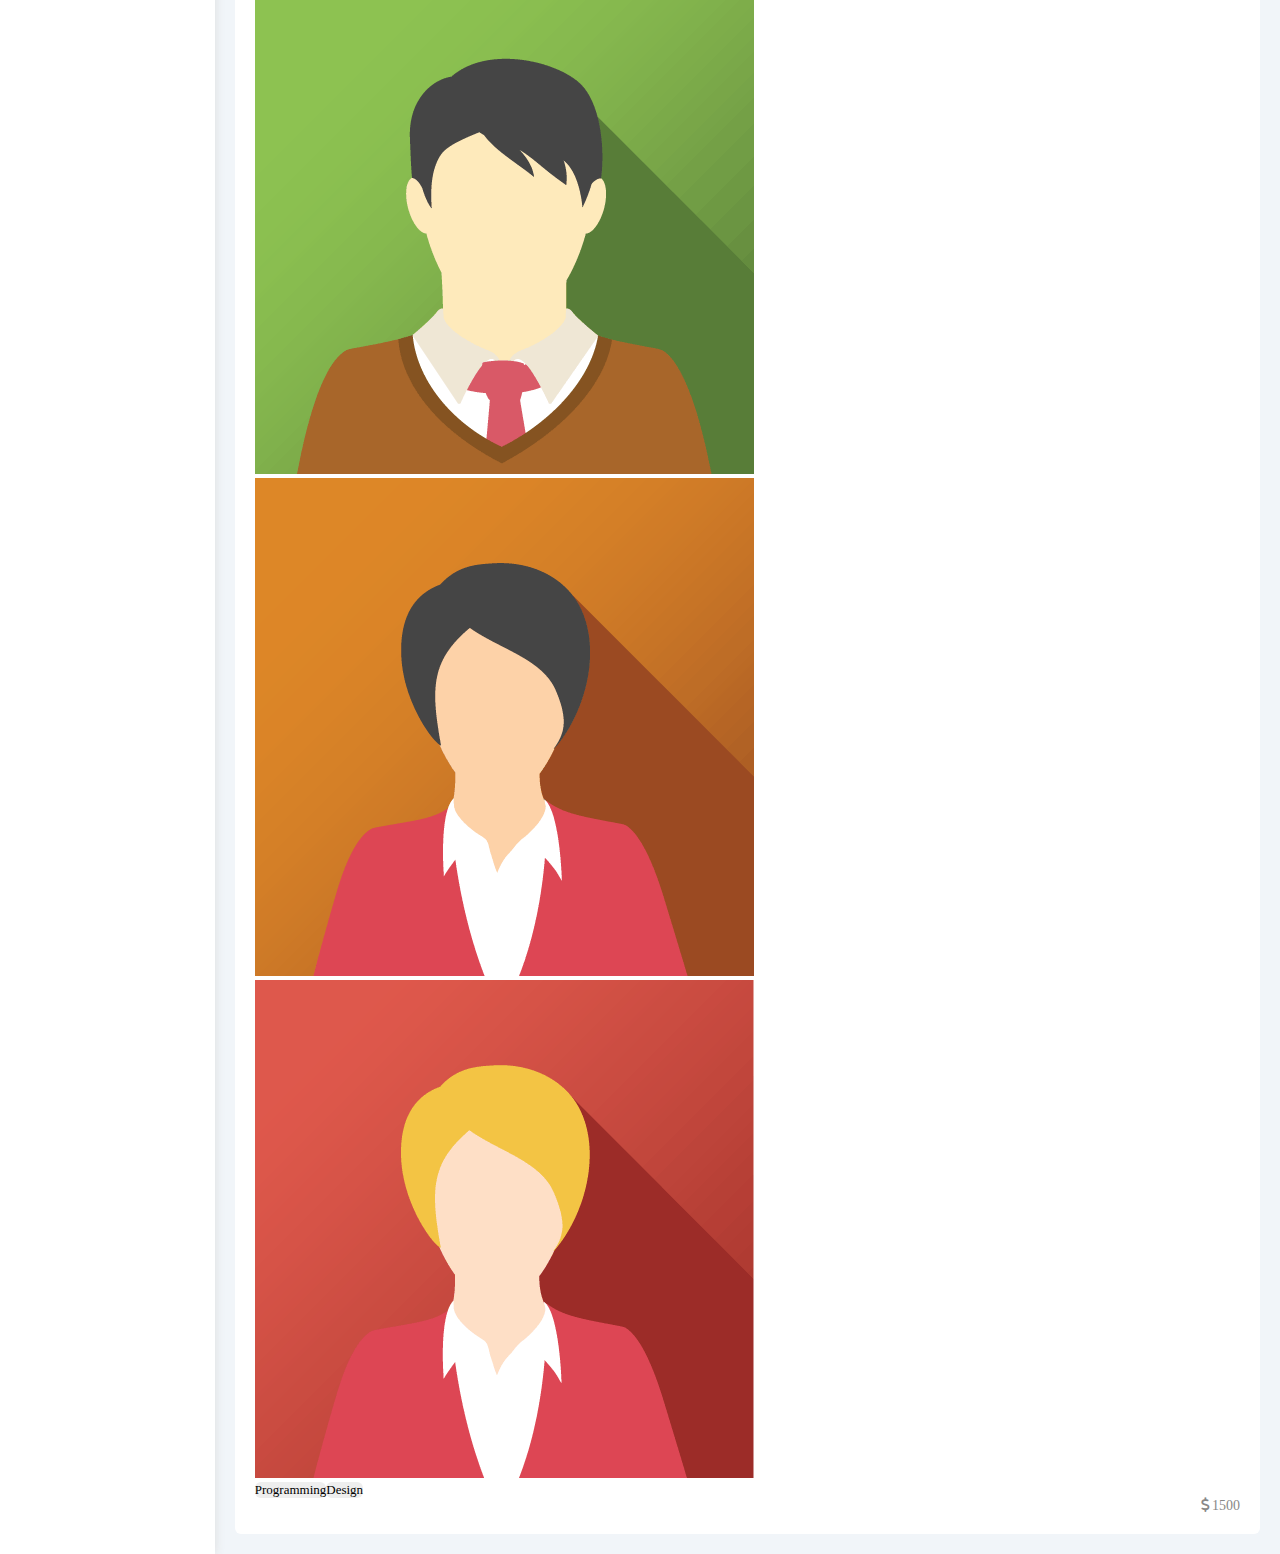
==== commit 9fe6fec4: "Add files via upload" ====
--- a/projects.html
+++ b/projects.html
@@ -39,7 +39,7 @@
                     </a>
                 </li>
                 <li>
-                    <a class=" active d-flex a-center fs-14 c-black rad-6 p-10" href="projects.html">
+                    <a class="active d-flex a-center fs-14 c-black rad-6 p-10" href="projects.html">
                         <i class="fa-solid fa-diagram-project fa-fw"></i>
                         <span class="h-mobile">Projects</span>
                     </a>
@@ -85,8 +85,203 @@
             </div>
             <!-- End Head -->
             <h1 class="p-rel">projects</h1>
-            <div class="wrapper d-grid gap-20">
-
+            <div class="projects d-grid gap-20 m-20">
+                <div class="project p-rel p-20 bg-wh br-6">
+                    <span class="data fs-13 c-grey">10/9/2023</span>
+                    <h4 class="m-0">Basem Dashboard</h4>
+                    <p class="mt-0 mb-10 fs-13 c-grey">Basem Dashboard Project Design And Programming And Hosting</p>
+                    <div class="team">
+                        <a href="#"><img src="images/team-01.png" alt=""></a>
+                        <a href="#"><img src="images/team-02.png" alt=""></a>
+                        <a href="#"><img src="images/team-03.png" alt=""></a>
+                        <a href="#"><img src="images/team-04.png" alt=""></a>
+                        <a href="#"><img src="images/team-05.png" alt=""></a>
+                    </div>
+                    <div class="do d-flex">
+                        <span class="fs-13 br-6 bg-eee">Programming</span>
+                        <span class="fs-13 br-6 bg-eee">Design</span>
+                        <span class="fs-13 br-6 bg-eee">Hosting</span>
+                        <span class="fs-13 br-6 bg-eee">Marketing</span>
+                    </div>
+                    <div class="info d-fcb">
+                        <div class="progress bg-eee">
+                            <span class="bg-red" style="width: 75%;"></span>
+                        </div>
+                        <div class="fs-14 c-grey">
+                            <i class="fa-solid fa-dollar"></i>
+                            3500
+                        </div>
+                    </div>
+                </div>
+                <div class="project p-rel p-20 bg-wh br-6">
+                    <span class="data fs-13 c-grey">1/9/2023</span>
+                    <h4 class="m-0">Academy Portal</h4>
+                    <p class="mt-0 mb-10 fs-13 c-grey">Academy Portal Project Design And Programming</p>
+                    <div class="team">
+                        <a href="#"><img src="images/team-02.png" alt=""></a>
+                        <a href="#"><img src="images/team-03.png" alt=""></a>
+                        <a href="#"><img src="images/team-05.png" alt=""></a>
+                    </div>
+                    <div class="do d-flex">
+                        <span class="fs-13 br-6 bg-eee">Programming</span>
+                        <span class="fs-13 br-6 bg-eee">Design</span>
+                    </div>
+                    <div class="info d-fcb">
+                        <div class="progress bg-eee">
+                            <span class="bg-green" style="width: 60%;"></span>
+                        </div>
+                        <div class="fs-14 c-grey">
+                            <i class="fa-solid fa-dollar"></i>
+                            2500
+                        </div>
+                    </div>
+                </div>
+                <div class="project p-rel p-20 bg-wh br-6">
+                    <span class="data fs-13 c-grey">1/9/2023</span>
+                    <h4 class="m-0">Chatting Application
+                        Chatting Application Project Design</h4>
+                    <p class="mt-0 mb-10 fs-13 c-grey"> Chatting Application Project Design</p>
+                    <div class="team">
+                        <a href="#"><img src="images/team-01.png" alt=""></a>
+                        <a href="#"><img src="images/team-03.png" alt=""></a>
+                        <a href="#"><img src="images/team-04.png" alt=""></a>
+                    </div>
+                    <div class="do d-flex">
+                        <span class="fs-13 br-6 bg-eee">Design</span>
+                    </div>
+                    <div class="info d-fcb">
+                        <div class="progress bg-eee">
+                            <span class="bg-blue" style="width: 50%;"></span>
+                        </div>
+                        <div class="fs-14 c-grey">
+                            <i class="fa-solid fa-dollar"></i>
+                            1500
+                        </div>
+                    </div>
+                </div>
+                <div class="project p-rel p-20 bg-wh br-6">
+                    <span class="data fs-13 c-grey">10/9/2023</span>
+                    <h4 class="m-0">Ahmed Dashboard</h4>
+                    <p class="mt-0 mb-10 fs-13 c-grey"> Ahmed Dashboard Project Design And Programming And Hosting
+                    </p>
+                    <div class="team">
+                        <a href="#"><img src="images/team-01.png" alt=""></a>
+                        <a href="#"><img src="images/team-02.png" alt=""></a>
+                        <a href="#"><img src="images/team-04.png" alt=""></a>
+                        <a href="#"><img src="images/team-05.png" alt=""></a>
+                    </div>
+                    <div class="do d-flex">
+                        <span class="fs-13 br-6 bg-eee">Programming</span>
+                        <span class="fs-13 br-6 bg-eee">Design</span>
+                        <span class="fs-13 br-6 bg-eee">Hosting</span>
+                        <span class="fs-13 br-6 bg-eee">Marketing</span>
+                    </div>
+                    <div class="info d-fcb">
+                        <div class="progress bg-eee">
+                            <span class="bg-orang" style="width: 70%;"></span>
+                        </div>
+                        <div class="fs-14 c-grey">
+                            <i class="fa-solid fa-dollar"></i>
+                            2800
+                        </div>
+                    </div>
+                </div>
+                <div class="project p-rel p-20 bg-wh br-6">
+                    <span class="data fs-13 c-grey">10/9/2023</span>
+                    <h4 class="m-0">Ahmed Portal</h4>
+                    <p class="mt-0 mb-10 fs-13 c-grey">Ahmed Portal Project Design And Programming</p>
+                    <div class="team">
+                        <a href="#"><img src="images/team-01.png" alt=""></a>
+                        <a href="#"><img src="images/team-02.png" alt=""></a>
+                    </div>
+                    <div class="do d-flex">
+                        <span class="fs-13 br-6 bg-eee">Programming</span>
+                        <span class="fs-13 br-6 bg-eee">Design</span>
+                    </div>
+                    <div class="info d-fcb">
+                        <div class="progress bg-eee">
+                            <span class="bg-green" style="width: 80%;"></span>
+                        </div>
+                        <div class="fs-14 c-grey">
+                            <i class="fa-solid fa-dollar"></i>
+                            850
+                        </div>
+                    </div>
+                </div>
+                <div class="project p-rel p-20 bg-wh br-6">
+                    <span class="data fs-13 c-grey">10/9/2023</span>
+                    <h4 class="m-0">Mohamed Dashboard</h4>
+                    <p class="mt-0 mb-10 fs-13 c-grey"> Mohamed Dashboard Project Design And Programming And Hosting</p>
+                    <div class="team">
+                        <a href="#"><img src="images/team-01.png" alt=""></a>
+                        <a href="#"><img src="images/team-02.png" alt=""></a>
+                        <a href="#"><img src="images/team-03.png" alt=""></a>
+                        <a href="#"><img src="images/team-04.png" alt=""></a>
+                        <a href="#"><img src="images/team-05.png" alt=""></a>
+                    </div>
+                    <div class="do d-flex">
+                        <span class="fs-13 br-6 bg-eee">Programming</span>
+                        <span class="fs-13 br-6 bg-eee">Design</span>
+                        <span class="fs-13 br-6 bg-eee">Hosting</span>
+                        <span class="fs-13 br-6 bg-eee">Marketing</span>
+                    </div>
+                    <div class="info d-fcb">
+                        <div class="progress bg-eee">
+                            <span class="bg-blue" style="width: 80%;"></span>
+                        </div>
+                        <div class="fs-14 c-grey">
+                            <i class="fa-solid fa-dollar"></i>
+                            3800
+                        </div>
+                    </div>
+                </div>
+                <div class="project p-rel p-20 bg-wh br-6">
+                    <span class="data fs-13 c-grey">10/9/2023</span>
+                    <h4 class="m-0">Mohamed Application</h4>
+                    <p class="mt-0 mb-10 fs-13 c-grey">Mohamed Application Project Design</p>
+                    <div class="team">
+                        <a href="#"><img src="images/team-05.png" alt=""></a>
+                        <a href="#"><img src="images/team-03.png" alt=""></a>
+                    </div>
+                    <div class="do d-flex">
+                        <span class="fs-13 br-6 bg-eee">Design</span>
+                        <span class="fs-13 br-6 bg-eee">Marketing</span>
+                    </div>
+                    <div class="info d-fcb">
+                        <div class="progress bg-eee">
+                            <span class="bg-orang" style="width: 60%;"></span>
+                        </div>
+                        <div class="fs-14 c-grey">
+                            <i class="fa-solid fa-dollar"></i>
+                            1500
+                        </div>
+                    </div>
+                </div>
+                <div class="project p-rel p-20 bg-wh br-6">
+                    <span class="data fs-13 c-grey">10/9/2023</span>
+                    <h4 class="m-0">Mohamed Portal</h4>
+                    <p class="mt-0 mb-10 fs-13 c-grey">Mohamed Portal Project Design And Programming</p>
+                    <div class="team">
+                        <a href="#"><img src="images/team-01.png" alt=""></a>
+                        <a href="#"><img src="images/team-02.png" alt=""></a>
+                        <a href="#"><img src="images/team-03.png" alt=""></a>
+                        <a href="#"><img src="images/team-04.png" alt=""></a>
+                        <a href="#"><img src="images/team-05.png" alt=""></a>
+                    </div>
+                    <div class="do d-flex">
+                        <span class="fs-13 br-6 bg-eee">Programming</span>
+                        <span class="fs-13 br-6 bg-eee">Design</span>
+                    </div>
+                    <div class="info d-fcb">
+                        <div class="progress bg-eee">
+                            <span class="bg-red" style="width: 70%;"></span>
+                        </div>
+                        <div class="fs-14 c-grey">
+                            <i class="fa-solid fa-dollar"></i>
+                            1500
+                        </div>
+                    </div>
+                </div>
             </div>
         </div>
     </div>
